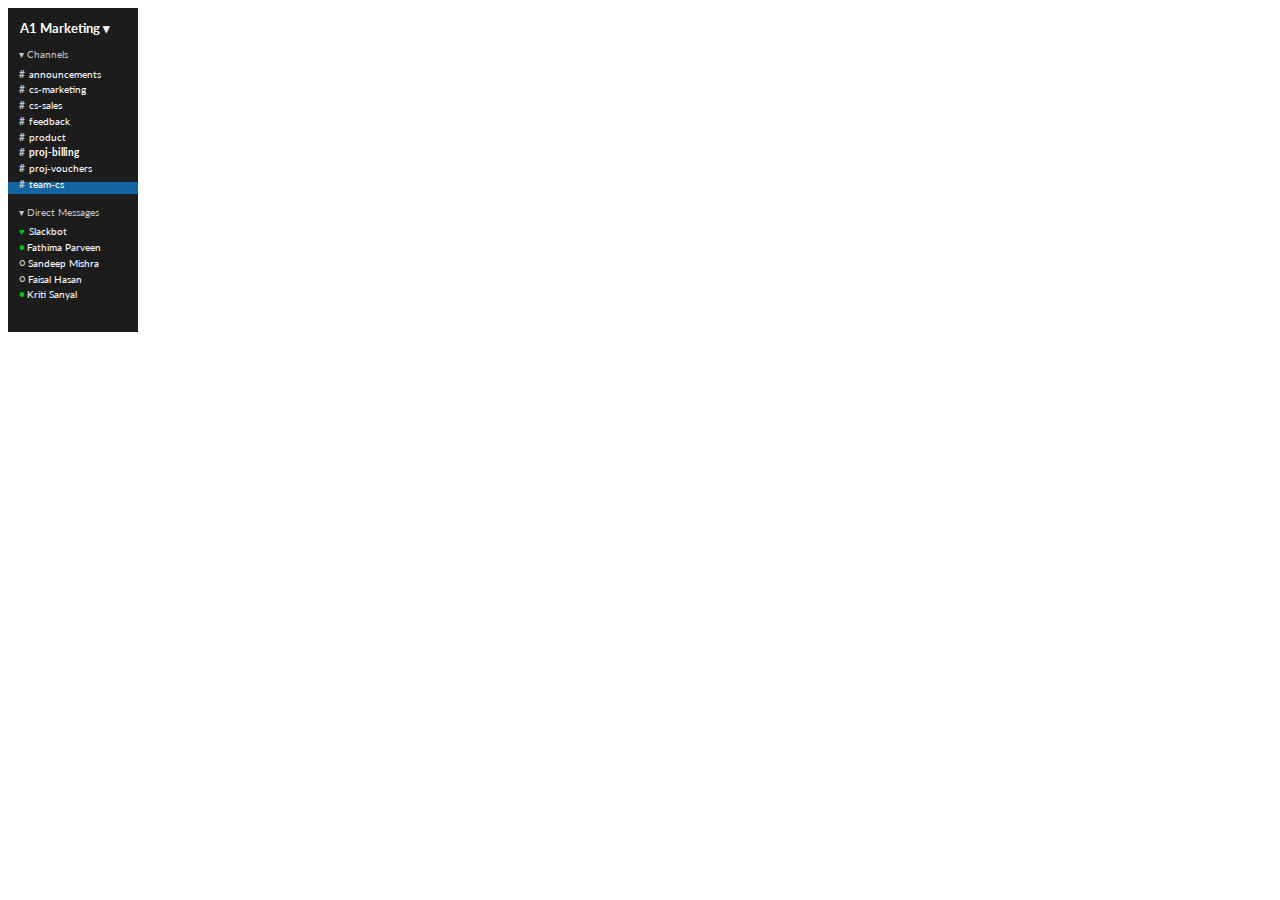
==== Slack Chat/index.html @ 1897e8a2 "slack chat : file-tree done!" ====
<!DOCTYPE html>
<html lang="en">
<head>
    <meta charset="UTF-8">
    <meta name="viewport" content="width=device-width, initial-scale=1.0">
    <title>Post</title>
    <link rel="stylesheet" href="./style.css">
    <link rel="preconnect" href="https://fonts.googleapis.com">
    <link rel="preconnect" href="https://fonts.gstatic.com" crossorigin>
    <link href="https://fonts.googleapis.com/css2?family=Lato:ital,wght@0,100;0,300;0,400;0,700;0,900;1,100;1,300;1,400;1,700;1,900&display=swap" rel="stylesheet">
</head>
<body>
    <div class="chat-preview">
        <div class="file-tree">
            <div class="channel-name">
                A1 Marketing &#9662;
            </div>
            <div class="channels">
                <div class="channel-heading">
                    &#9662; Channels 
                </div>
                <div class="channel-list">
                    <div class="normal">
                        <p><span style="color: rgb(198, 198, 198); font-weight: bold;" >#&nbsp;&nbsp;</span>announcements</p>
                        <p><span style="color: rgb(198, 198, 198); font-weight: bold;" >#&nbsp;&nbsp;</span>cs-marketing</p>
                        <p><span style="color: rgb(198, 198, 198); font-weight: bold;" >#&nbsp;&nbsp;</span>cs-sales</p>
                        <p><span style="color: rgb(198, 198, 198); font-weight: bold;" >#&nbsp;&nbsp;</span>feedback</p>
                        <p><span style="color: rgb(198, 198, 198); font-weight: bold;" >#&nbsp;&nbsp;</span>product</p>
                        <p><span style="color: rgb(198, 198, 198); font-weight: bold;" >#&nbsp;&nbsp;</span><strong>proj-billing</strong></p>
                        <p><span style="color: rgb(198, 198, 198); font-weight: bold;" >#&nbsp;&nbsp;</span>proj-vouchers</p>
                    </div>
                    <div class="channel-highlight">
                        <p><span style="color: rgb(198, 198, 198); font-weight: bold;" >#&nbsp;&nbsp;</span>team-cs</p>
                    </div>
                    
                </div>
            </div>
            <div class="dms">
                <div class="dm-heading">
                    &#9662; Direct Messages 
                </div>
                <div class="dm-list">
                    <p><span style="color: rgb(0, 198, 26); font-weight: bold;" >&#9829;&nbsp;&nbsp;</span>Slackbot</p>
                    <p><span style="color: rgb(0, 198, 26);  font-weight: bold;" >&#8226;&nbsp;</span>Fathima Parveen</p>
                    <p><span style="color: rgb(198, 198, 198); font-weight: bold;" >&#9675;&nbsp;</span>Sandeep Mishra</p>
                    <p><span style="color: rgb(198, 198, 198); font-weight: bold;" >&#9675;&nbsp;</span>Faisal Hasan</p>
                    <p><span style="color: rgb(0, 198, 26);  font-weight: bold;" >&#8226;&nbsp;</span>Kriti Sanyal</p>
                </div>
            </div>
        </div>
        <div class="current-chat">
            <div class="current-channel">

            </div>
            <div class="messages">
                <div class="user-1">

                </div>
                <div class="user-2">
                    
                </div>
                <div class="user-3">
                    
                </div>
            </div>
            <div class="type">

            </div>
        </div>
    </div>
</body>
</html>
---- Slack Chat/style.css ----
.chat-preview {
    height: 370px;
    width: 400px;
    margin: 0;
    font-family: Lato, appleLogo, sans-serif;
}

.channels {
    width: 115px;
}

.file-tree, .current-chat {
    vertical-align: top;
}

.file-tree {
    display: inline-block;
    font-size: 16px;
    width: 115px;
    height: 300px;
    padding-top: 12px;
    padding-bottom: 12px;
    padding-right: 15px;
}

.current-chat {
    display: inline-block;
    width: 230px;
    font-size: 16px;
    height: 300px;
    padding-top: 12px;
    padding-bottom: 12px;
    padding-right: 12px;
    padding-left: 15px;
}

.file-tree {
    background-color: #1d1c1d;
}

.channel-name {
    color: white;
    font-size: 13px;
    font-weight: 700;
    padding-left: 12px;

}

.channel-heading, .dm-heading {
    color: rgb(198, 198, 198);
    font-size: 10px;
    padding-top: 2px;
    padding-bottom: 2px;
    margin-top: 10px;
    padding-left: 11px;
}

.channel-list, .dm-list {
    color: white;
    font-size: 9.5px;
    line-height: 6.25px;
    width: 130px;
}

.dm-list {
    padding-left: 11px;
}

.channel-highlight {
    margin-top: 0;
    padding-left: 11px;
    height: 12px;
    background-color: rgb(18, 100, 163);
}

.normal {
    padding-left: 11px;
}
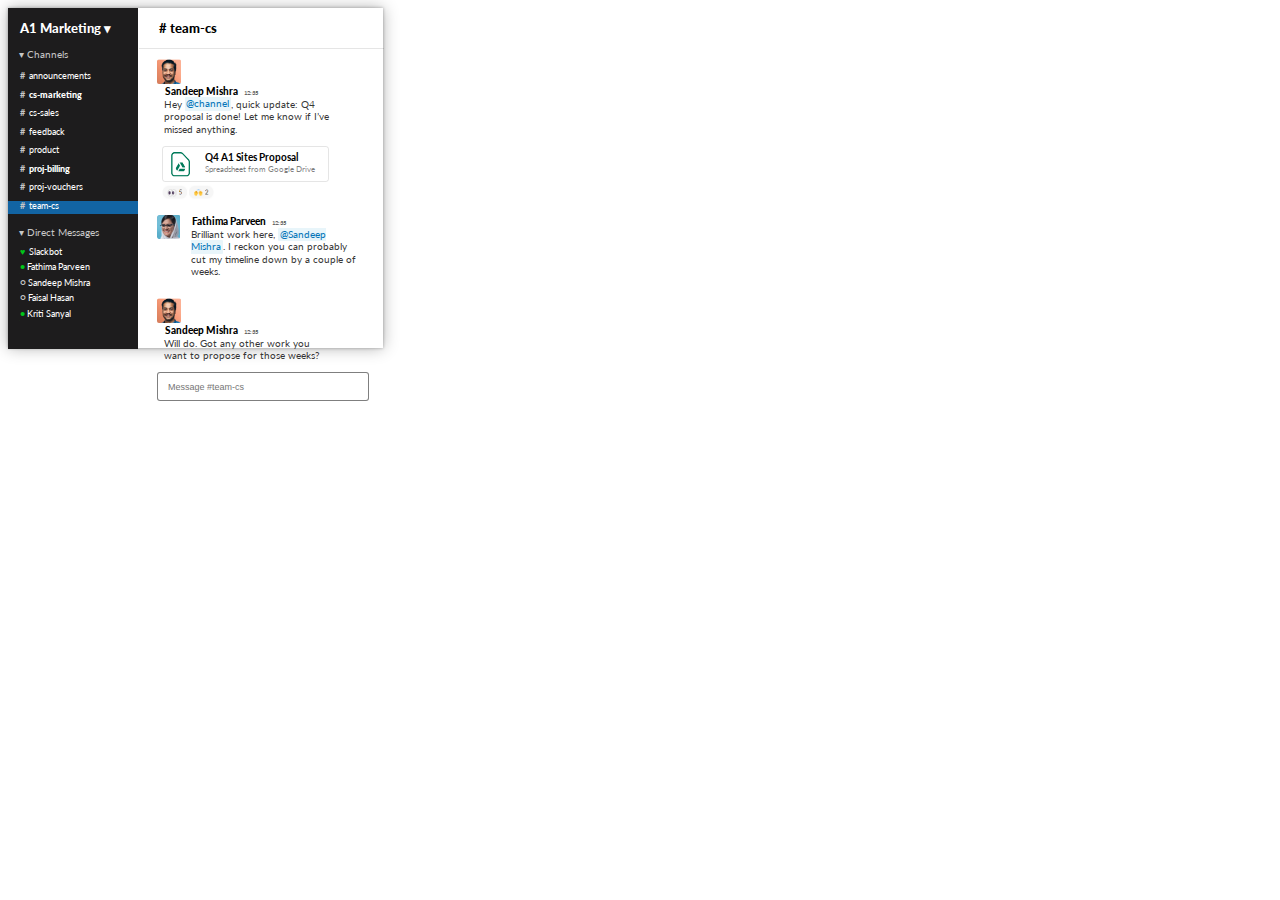
==== commit 54ccdf42: "slack chat : completed!!" ====
--- a/Slack Chat/index.html
+++ b/Slack Chat/index.html
@@ -3,7 +3,7 @@
 <head>
     <meta charset="UTF-8">
     <meta name="viewport" content="width=device-width, initial-scale=1.0">
-    <title>Post</title>
+    <title>Slack Chat Preview</title>
     <link rel="stylesheet" href="./style.css">
     <link rel="preconnect" href="https://fonts.googleapis.com">
     <link rel="preconnect" href="https://fonts.gstatic.com" crossorigin>
@@ -22,11 +22,11 @@
                 <div class="channel-list">
                     <div class="normal">
                         <p><span style="color: rgb(198, 198, 198); font-weight: bold;" >#&nbsp;&nbsp;</span>announcements</p>
-                        <p><span style="color: rgb(198, 198, 198); font-weight: bold;" >#&nbsp;&nbsp;</span>cs-marketing</p>
+                        <p><span style="color: rgb(198, 198, 198); font-weight: bold;" >#&nbsp;&nbsp;</span><span style="font-weight: 900;">cs-marketing</span></p>
                         <p><span style="color: rgb(198, 198, 198); font-weight: bold;" >#&nbsp;&nbsp;</span>cs-sales</p>
                         <p><span style="color: rgb(198, 198, 198); font-weight: bold;" >#&nbsp;&nbsp;</span>feedback</p>
                         <p><span style="color: rgb(198, 198, 198); font-weight: bold;" >#&nbsp;&nbsp;</span>product</p>
-                        <p><span style="color: rgb(198, 198, 198); font-weight: bold;" >#&nbsp;&nbsp;</span><strong>proj-billing</strong></p>
+                        <p><span style="color: rgb(198, 198, 198); font-weight: bold;" >#&nbsp;&nbsp;</span><span style="font-weight: 900;">proj-billing</span></p>
                         <p><span style="color: rgb(198, 198, 198); font-weight: bold;" >#&nbsp;&nbsp;</span>proj-vouchers</p>
                     </div>
                     <div class="channel-highlight">
@@ -50,21 +50,41 @@
         </div>
         <div class="current-chat">
             <div class="current-channel">
-
+                # team-cs
             </div>
             <div class="messages">
-                <div class="user-1">
-
+                <div class="user">
+                    <img class="profile" src="./Profile/first-user.png">
+                    <div class="user-chat">
+                        <p class="username"><span style="font-weight: 900;">Sandeep Mishra</span>&nbsp;&nbsp;<span style="font-size: 6px; color: rgba(0, 0, 0, 0.6); font-weight: 700;">12:35</span></p>
+                        <p class="comment">Hey <span style="color: rgb(5, 118, 185); background-color: rgba(29, 155, 209, 0.1); padding: 1.3px; border-radius: 1px;">@channel</span>, quick update: Q4 proposal is done! Let me know if I’ve missed anything.</p>
+                        <div class="file">
+                            <img src="./Profile/drive-logo.png" style="width: 25px; padding-left: 5px; padding-top: 2.5px;">
+                            <div class="group" style="display: inline-block; vertical-align: top;">
+                                <p style="font-size: 10px; padding-left: 7.5px; margin-bottom: 1px; font-weight: bold; margin-top: 4.5px;">Q4 A1 Sites Proposal</p>
+                                <p style="font-size: 8px; padding-left: 7.5px; margin-top: 0; color: rgba(0, 0, 0, 0.5); margin-bottom: 3.5px;">Spreadsheet from Google Drive</p>
+                            </div>
+                        </div>
+                        <img src="./Profile/reacts.png" style="height: 18px; margin-top: 1.7px;">
+                    </div>
                 </div>
-                <div class="user-2">
-                    
+                <div class="user">
+                    <img class="profile" src="./Profile/second-user.png">
+                    <div class="user-chat">
+                        <p class="username"><span style="font-weight: 900;">Fathima Parveen</span>&nbsp;&nbsp;<span style="font-size: 6px; color: rgba(0, 0, 0, 0.6); font-weight: 700;">12:35</span></p>
+                        <p class="comment">Brilliant work here, <span style="color: rgb(5, 118, 185); background-color: rgba(29, 155, 209, 0.1); padding: 1.3px; border-radius: 1px;">@Sandeep Mishra</span>. I reckon you can probably cut my timeline down by a couple of weeks.</p>
+                    </div>
                 </div>
-                <div class="user-3">
-                    
+                <div class="user">
+                    <img class="profile" src="./Profile/first-user.png">
+                    <div class="user-chat">
+                        <p class="username"><span style="font-weight: 900;">Sandeep Mishra</span>&nbsp;&nbsp;<span style="font-size: 6px; color: rgba(0, 0, 0, 0.6); font-weight: 700;">12:35</span></p>
+                        <p class="comment">Will do. Got any other work you want to propose for those weeks?</p>
+                    </div>
                 </div>
             </div>
-            <div class="type">
-
+            <div class="message-box">
+                <input class="message" type="text" placeholder="Message #team-cs">
             </div>
         </div>
     </div>
--- a/Slack Chat/style.css
+++ b/Slack Chat/style.css
@@ -1,8 +1,9 @@
 .chat-preview {
-    height: 370px;
-    width: 400px;
+    height: 340.4px;
+    width: 375px;
     margin: 0;
     font-family: Lato, appleLogo, sans-serif;
+    box-shadow: 0 0 3px rgba(0, 0, 0, 0.3), 0 0 15px rgba(0, 0, 0, 0.3);
 }
 
 .channels {
@@ -17,7 +18,7 @@
     display: inline-block;
     font-size: 16px;
     width: 115px;
-    height: 300px;
+    height: 317px;
     padding-top: 12px;
     padding-bottom: 12px;
     padding-right: 15px;
@@ -25,9 +26,9 @@
 
 .current-chat {
     display: inline-block;
-    width: 230px;
+    width: 200px;
     font-size: 16px;
-    height: 300px;
+    height: 310px;
     padding-top: 12px;
     padding-bottom: 12px;
     padding-right: 12px;
@@ -41,9 +42,8 @@
 .channel-name {
     color: white;
     font-size: 13px;
-    font-weight: 700;
+    font-weight: 900;
     padding-left: 12px;
-
 }
 
 .channel-heading, .dm-heading {
@@ -57,22 +57,83 @@
 
 .channel-list, .dm-list {
     color: white;
-    font-size: 9.5px;
-    line-height: 6.25px;
+    font-size: 9px;
+    line-height: 9.5px;
     width: 130px;
 }
 
 .dm-list {
-    padding-left: 11px;
+    padding-left: 12px;
+    line-height: 6.5px;
 }
 
 .channel-highlight {
     margin-top: 0;
-    padding-left: 11px;
-    height: 12px;
+    padding-left: 12px;
+    height: 13px;
     background-color: rgb(18, 100, 163);
 }
 
 .normal {
-    padding-left: 11px;
+    padding-left: 12px;
+}
+
+.current-channel {
+    width: 225px;
+    margin-left: -18px;
+    padding-left: 20px;
+    font-size: 13px;
+    font-weight: 900;
+    padding-bottom: 12px;
+    border-bottom: 0.75px solid rgba(0, 0, 0, 0.1); /* Change this line */
+}
+
+.profile, .user-chat {
+    display: inline-block;
+    vertical-align: top;
+}
+
+.user-chat {
+    margin-left: 5px;
+}
+
+.username, .comment {
+    font-size: 9.5px;
+}
+
+.comment {
+    color: rgba(0, 0, 0, 0.8);
+    padding-left: 2px;
+    width: 165px;
+    line-height: 12.5px;
+    margin-top: 0;
+}
+
+.profile {
+    height: 25px;
+    border-radius: 2px;
+}
+
+.user {
+    margin-top: 10px;
+}
+
+.username {
+    margin-top: 1.5px;
+    margin-left: 2.5px;
+    margin-bottom: 2px;
+}
+
+.file {
+    border: 0.75px solid rgba(0, 0, 0, 0.1);
+    border-radius: 3px;
+}
+
+.message {
+    font-size: 9px;
+    width: 198px;
+    height: 25px;
+    padding-left: 10px;
+    border-radius: 3px;
+    border: 0.75px solid rgba(0, 0, 0, 0.5);
 }